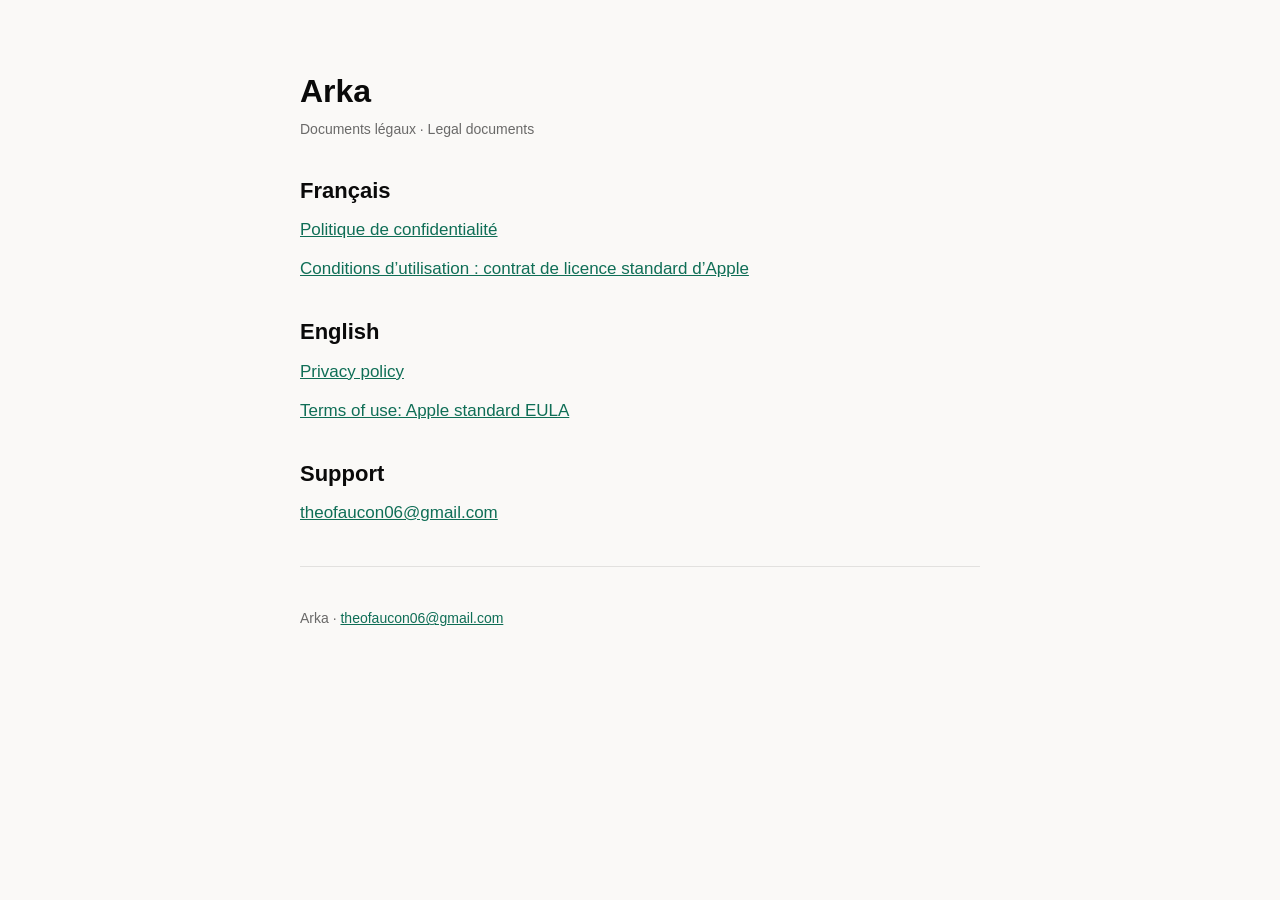
==== index.html @ a42b7983 "Arka legal pages (privacy FR/EN, generated from the app's bundled texts)" ====
<!doctype html>
<html lang="fr"><head><meta charset="utf-8"><meta name="viewport" content="width=device-width,initial-scale=1">
<title>Arka — Arka</title><style>
:root{--canvas:#FAF9F7;--ink:#0A0A0A;--muted:rgba(10,10,10,.6);--accent:#0F6E56;--hair:rgba(10,10,10,.1)}
@media(prefers-color-scheme:dark){:root{--canvas:#0E0E10;--ink:#FAF9F7;--muted:rgba(250,249,247,.62);--accent:#8FD3B9;--hair:rgba(250,249,247,.14)}}
*{box-sizing:border-box}body{margin:0;background:var(--canvas);color:var(--ink);font:17px/1.6 -apple-system,BlinkMacSystemFont,"Segoe UI",Helvetica,Arial,sans-serif}
main{max-width:720px;margin:0 auto;padding:40px 20px 80px}h1{font-size:32px;line-height:1.2;margin:0 0 8px}h2{font-size:22px;margin:32px 0 8px}
p{margin:0 0 12px}.meta{color:var(--muted);font-size:14px}a{color:var(--accent)}nav{display:flex;gap:16px;font-size:14px;margin-bottom:32px}
hr{border:0;border-top:1px solid var(--hair);margin:40px 0}footer{color:var(--muted);font-size:14px}
</style></head>
<body><main><nav></nav><h1>Arka</h1><p class="meta">Documents légaux · Legal documents</p>
<h2>Français</h2><p><a href="confidentialite.html">Politique de confidentialité</a></p>
<p><a href="https://www.apple.com/legal/internet-services/itunes/dev/stdeula/">Conditions d’utilisation : contrat de licence standard d’Apple</a></p>
<h2>English</h2><p><a href="privacy.html">Privacy policy</a></p>
<p><a href="https://www.apple.com/legal/internet-services/itunes/dev/stdeula/">Terms of use: Apple standard EULA</a></p>
<h2>Support</h2><p><a href="mailto:theofaucon06@gmail.com">theofaucon06@gmail.com</a></p><hr><footer>Arka · <a href="mailto:theofaucon06@gmail.com">theofaucon06@gmail.com</a></footer></main></body></html>
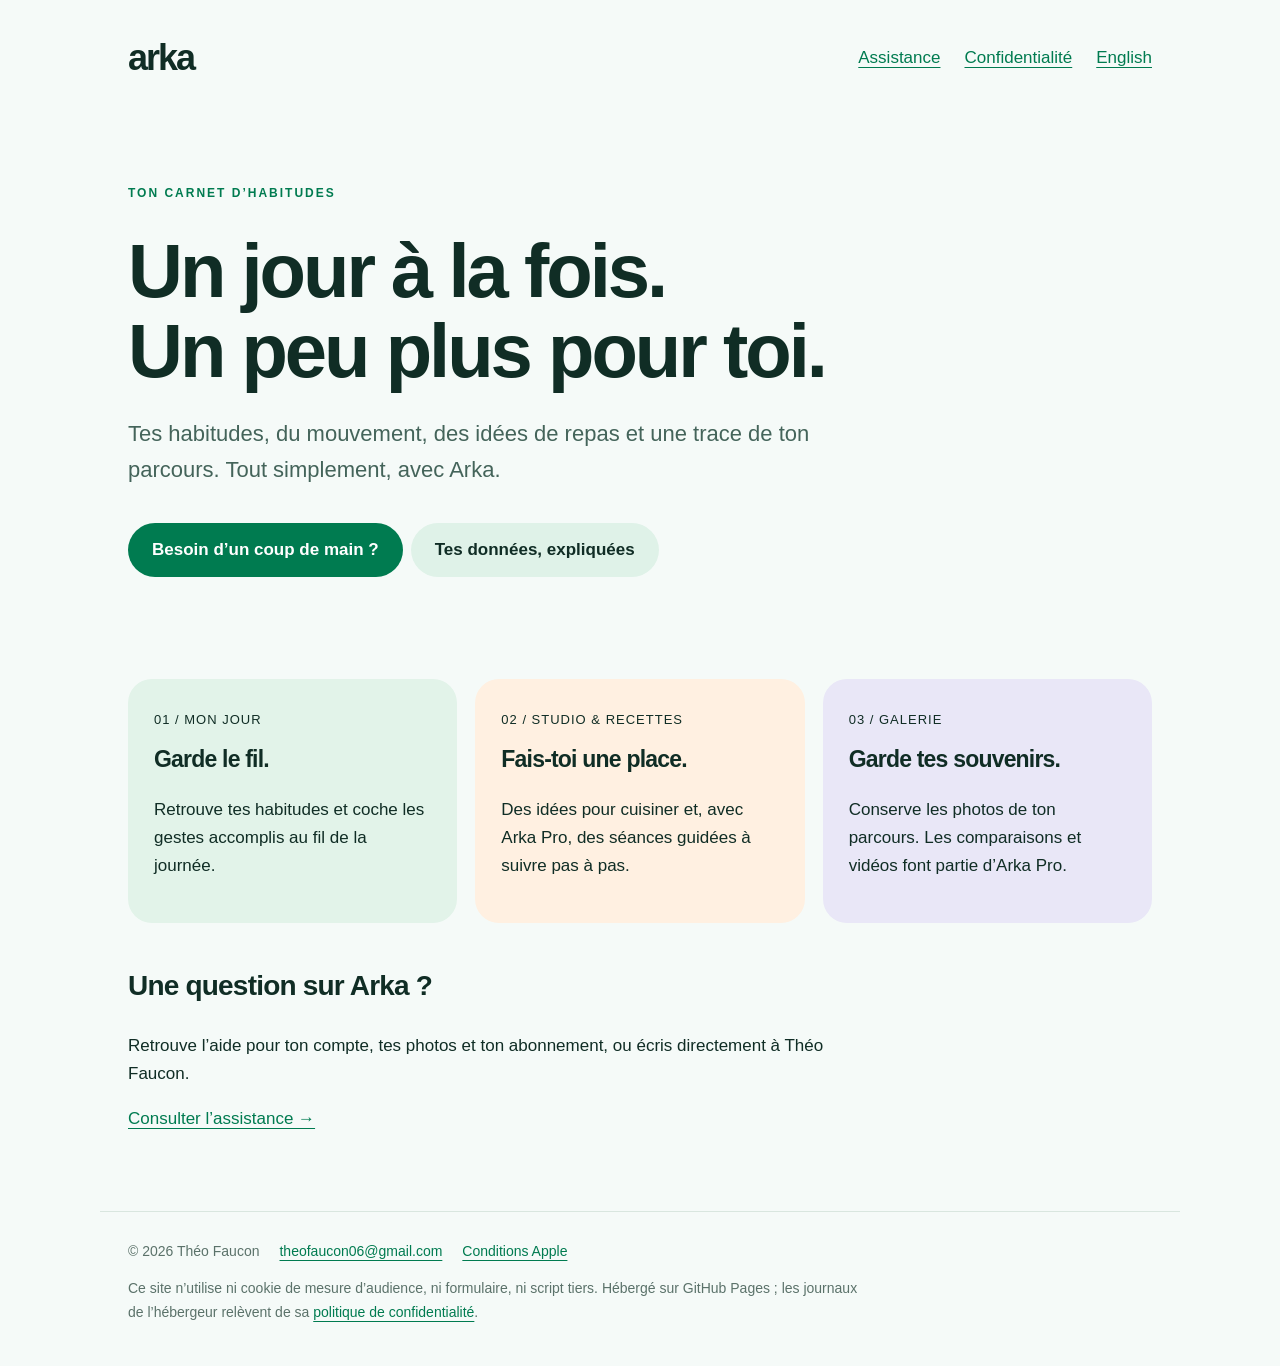
==== commit 48111c2b: "Add Arka support page and refresh public site presentation" ====
--- a/index.html
+++ b/index.html
@@ -1,16 +1 @@
-<!doctype html>
-<html lang="fr"><head><meta charset="utf-8"><meta name="viewport" content="width=device-width,initial-scale=1">
-<title>Arka — Arka</title><style>
-:root{--canvas:#FAF9F7;--ink:#0A0A0A;--muted:rgba(10,10,10,.6);--accent:#0F6E56;--hair:rgba(10,10,10,.1)}
-@media(prefers-color-scheme:dark){:root{--canvas:#0E0E10;--ink:#FAF9F7;--muted:rgba(250,249,247,.62);--accent:#8FD3B9;--hair:rgba(250,249,247,.14)}}
-*{box-sizing:border-box}body{margin:0;background:var(--canvas);color:var(--ink);font:17px/1.6 -apple-system,BlinkMacSystemFont,"Segoe UI",Helvetica,Arial,sans-serif}
-main{max-width:720px;margin:0 auto;padding:40px 20px 80px}h1{font-size:32px;line-height:1.2;margin:0 0 8px}h2{font-size:22px;margin:32px 0 8px}
-p{margin:0 0 12px}.meta{color:var(--muted);font-size:14px}a{color:var(--accent)}nav{display:flex;gap:16px;font-size:14px;margin-bottom:32px}
-hr{border:0;border-top:1px solid var(--hair);margin:40px 0}footer{color:var(--muted);font-size:14px}
-</style></head>
-<body><main><nav></nav><h1>Arka</h1><p class="meta">Documents légaux · Legal documents</p>
-<h2>Français</h2><p><a href="confidentialite.html">Politique de confidentialité</a></p>
-<p><a href="https://www.apple.com/legal/internet-services/itunes/dev/stdeula/">Conditions d’utilisation : contrat de licence standard d’Apple</a></p>
-<h2>English</h2><p><a href="privacy.html">Privacy policy</a></p>
-<p><a href="https://www.apple.com/legal/internet-services/itunes/dev/stdeula/">Terms of use: Apple standard EULA</a></p>
-<h2>Support</h2><p><a href="mailto:theofaucon06@gmail.com">theofaucon06@gmail.com</a></p><hr><footer>Arka · <a href="mailto:theofaucon06@gmail.com">theofaucon06@gmail.com</a></footer></main></body></html>
+<!doctype html><html lang="fr"><head><meta charset="utf-8"><meta name="viewport" content="width=device-width,initial-scale=1"><meta name="description" content="Arka : habitudes, séances guidées, recettes et galerie. Assistance et confidentialité."><title>Un jour à la fois — Arka</title><link rel="stylesheet" href="style.css"></head><body><header><nav aria-label="Navigation"><a class="logo" href="index.html">arka</a><a href="support.html">Assistance</a><a href="confidentialite.html">Confidentialité</a><a href="privacy.html" lang="en">English</a></nav></header><main ><section class="hero"><span class="eyebrow">Ton carnet d’habitudes</span><h1>Un jour à la fois.<br>Un peu plus pour toi.</h1><p class="lead">Tes habitudes, du mouvement, des idées de repas et une trace de ton parcours. Tout simplement, avec Arka.</p><a class="button" href="support.html">Besoin d’un coup de main ?</a><a class="button light" href="confidentialite.html">Tes données, expliquées</a></section><div class="grid"><section class="card"><span class="number">01 / MON JOUR</span><h2>Garde le fil.</h2><p>Retrouve tes habitudes et coche les gestes accomplis au fil de la journée.</p></section><section class="card"><span class="number">02 / STUDIO & RECETTES</span><h2>Fais-toi une place.</h2><p>Des idées pour cuisiner et, avec Arka Pro, des séances guidées à suivre pas à pas.</p></section><section class="card"><span class="number">03 / GALERIE</span><h2>Garde tes souvenirs.</h2><p>Conserve les photos de ton parcours. Les comparaisons et vidéos font partie d’Arka Pro.</p></section></div><section><h2>Une question sur Arka ?</h2><p>Retrouve l’aide pour ton compte, tes photos et ton abonnement, ou écris directement à Théo Faucon.</p><a href="support.html">Consulter l’assistance →</a></section></main><footer><div class="footerlinks"><span>© 2026 Théo Faucon</span><a href="mailto:theofaucon06@gmail.com">theofaucon06@gmail.com</a><a href="https://www.apple.com/legal/internet-services/itunes/dev/stdeula/">Conditions Apple</a></div><p>Ce site n’utilise ni cookie de mesure d’audience, ni formulaire, ni script tiers. Hébergé sur GitHub Pages ; les journaux de l’hébergeur relèvent de sa <a href="https://docs.github.com/en/site-policy/privacy-policies/github-general-privacy-statement">politique de confidentialité</a>.</p></footer></body></html>
--- a/style.css
+++ b/style.css
@@ -0,0 +1 @@
+*{box-sizing:border-box}html{scroll-behavior:smooth}body{margin:0;background:#f5faf8;color:#102d25;font:17px/1.65 -apple-system,BlinkMacSystemFont,"Segoe UI",sans-serif}a{color:#007b50;text-underline-offset:4px}a:focus-visible{outline:3px solid #f17460;outline-offset:4px}header,main,footer{max-width:1080px;margin:auto;padding:28px}nav{display:flex;gap:24px;align-items:center;flex-wrap:wrap}.logo{font-weight:800;font-size:36px;letter-spacing:-2px;text-decoration:none;color:#102d25;margin-right:auto}h1{font-size:clamp(40px,6vw,76px);line-height:1.05;letter-spacing:-3px;margin:25px 0}h2{font-size:28px;letter-spacing:-.8px;margin-top:40px}h3{font-size:21px}p{max-width:740px}.eyebrow{font-size:12px;letter-spacing:2px;font-weight:700;text-transform:uppercase;color:#007b50}.lead{font-size:22px;color:#44645a}.button{display:inline-block;border-radius:100px;background:#007b50;color:white;padding:13px 24px;text-decoration:none;font-weight:650;margin:12px 8px 12px 0}.light{background:#dff2e8;color:#102d25}.hero{padding:35px 0 55px}.notice{border-left:4px solid #f17460;background:#fff3ee;padding:16px 22px;border-radius:0 16px 16px 0;max-width:760px}.grid{display:grid;grid-template-columns:repeat(3,1fr);gap:18px;margin:35px 0}.card{border-radius:24px;padding:26px;background:#e2f3e9}.card:nth-child(2){background:#fff0e1}.card:nth-child(3){background:#e9e7f7}.card h2{margin:8px 0;font-size:23px}.number{font-size:13px;letter-spacing:1px}.document{max-width:800px}.document h1{font-size:46px;letter-spacing:-2px}.meta{color:#5b726a;font-size:14px}.document section{padding:6px 0}footer{border-top:1px solid #d9e6df;margin-top:50px;font-size:14px;color:#5b726a}.footerlinks{display:flex;gap:20px;flex-wrap:wrap}li{margin:10px 0}@media(max-width:650px){header,main,footer{padding:22px}.grid{grid-template-columns:1fr}nav{gap:14px;font-size:14px}.document h1{font-size:36px}.logo{width:100%}h1{letter-spacing:-2px}}
